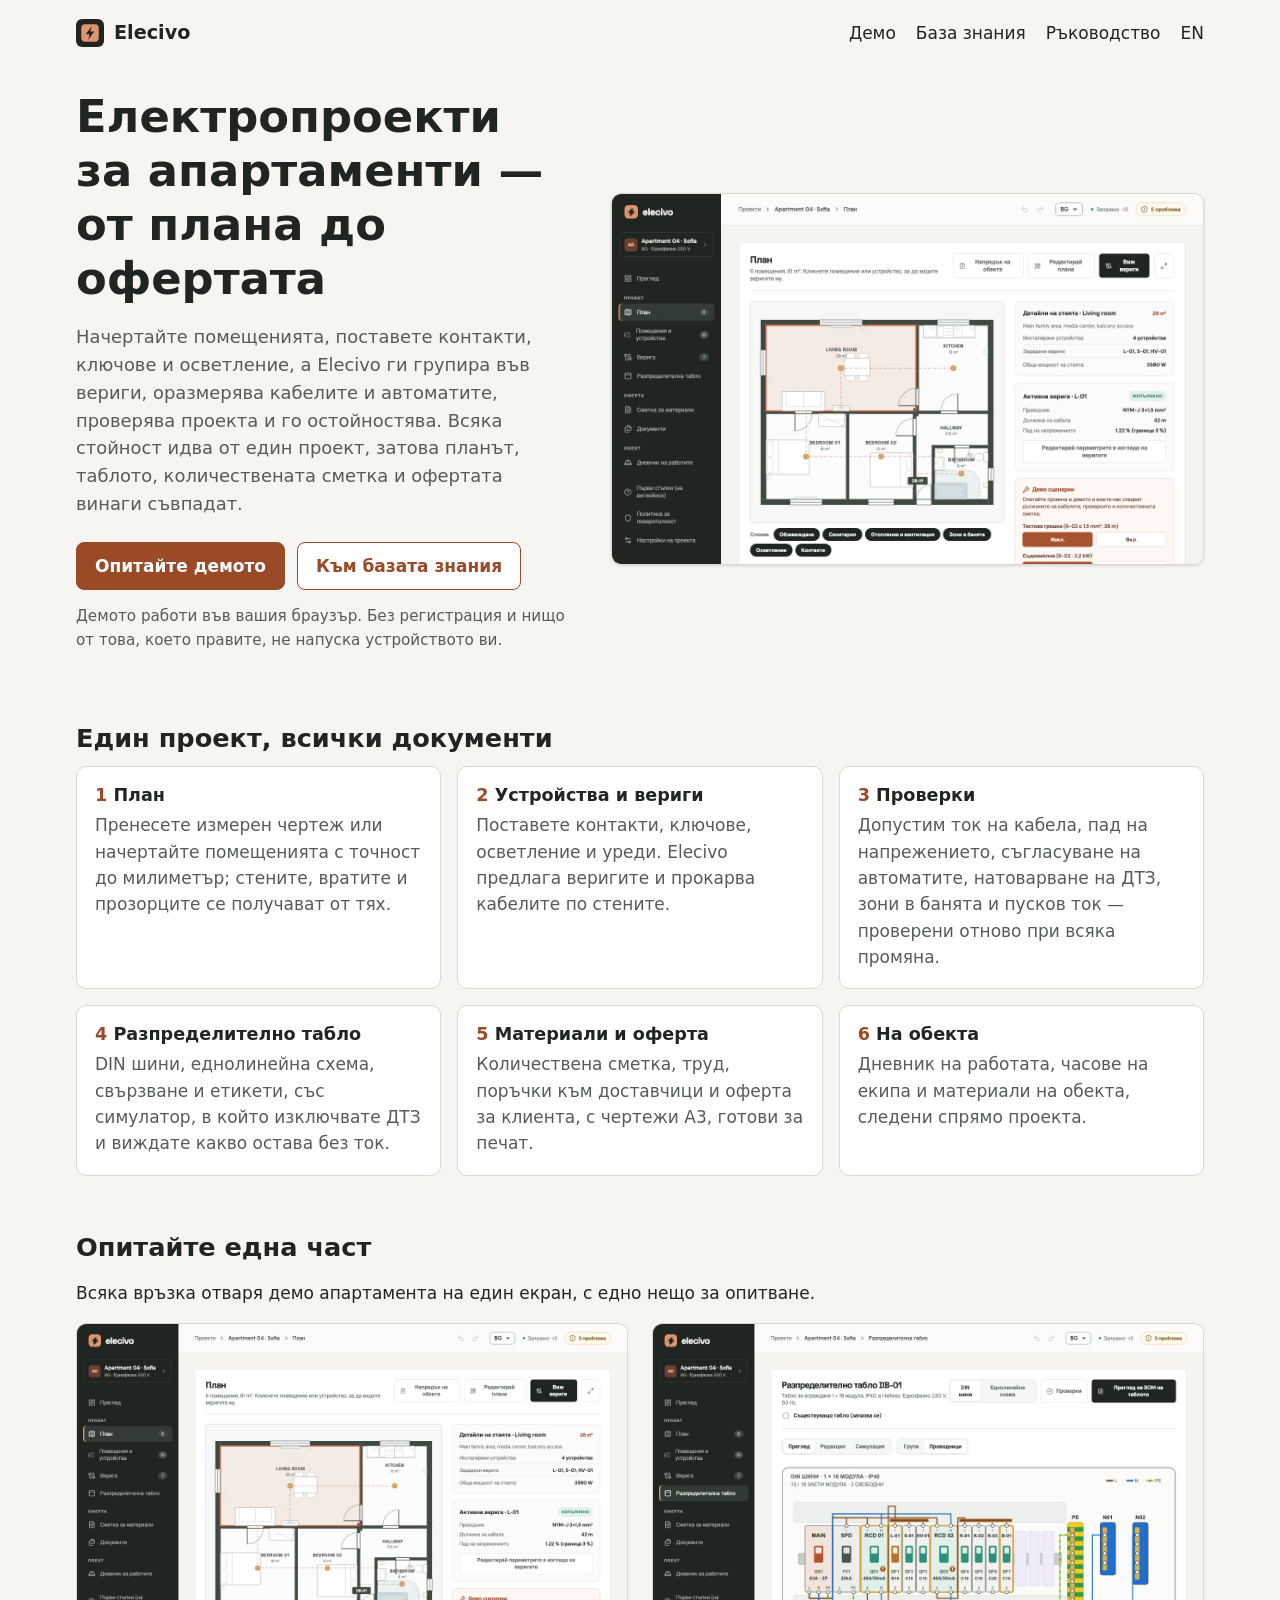
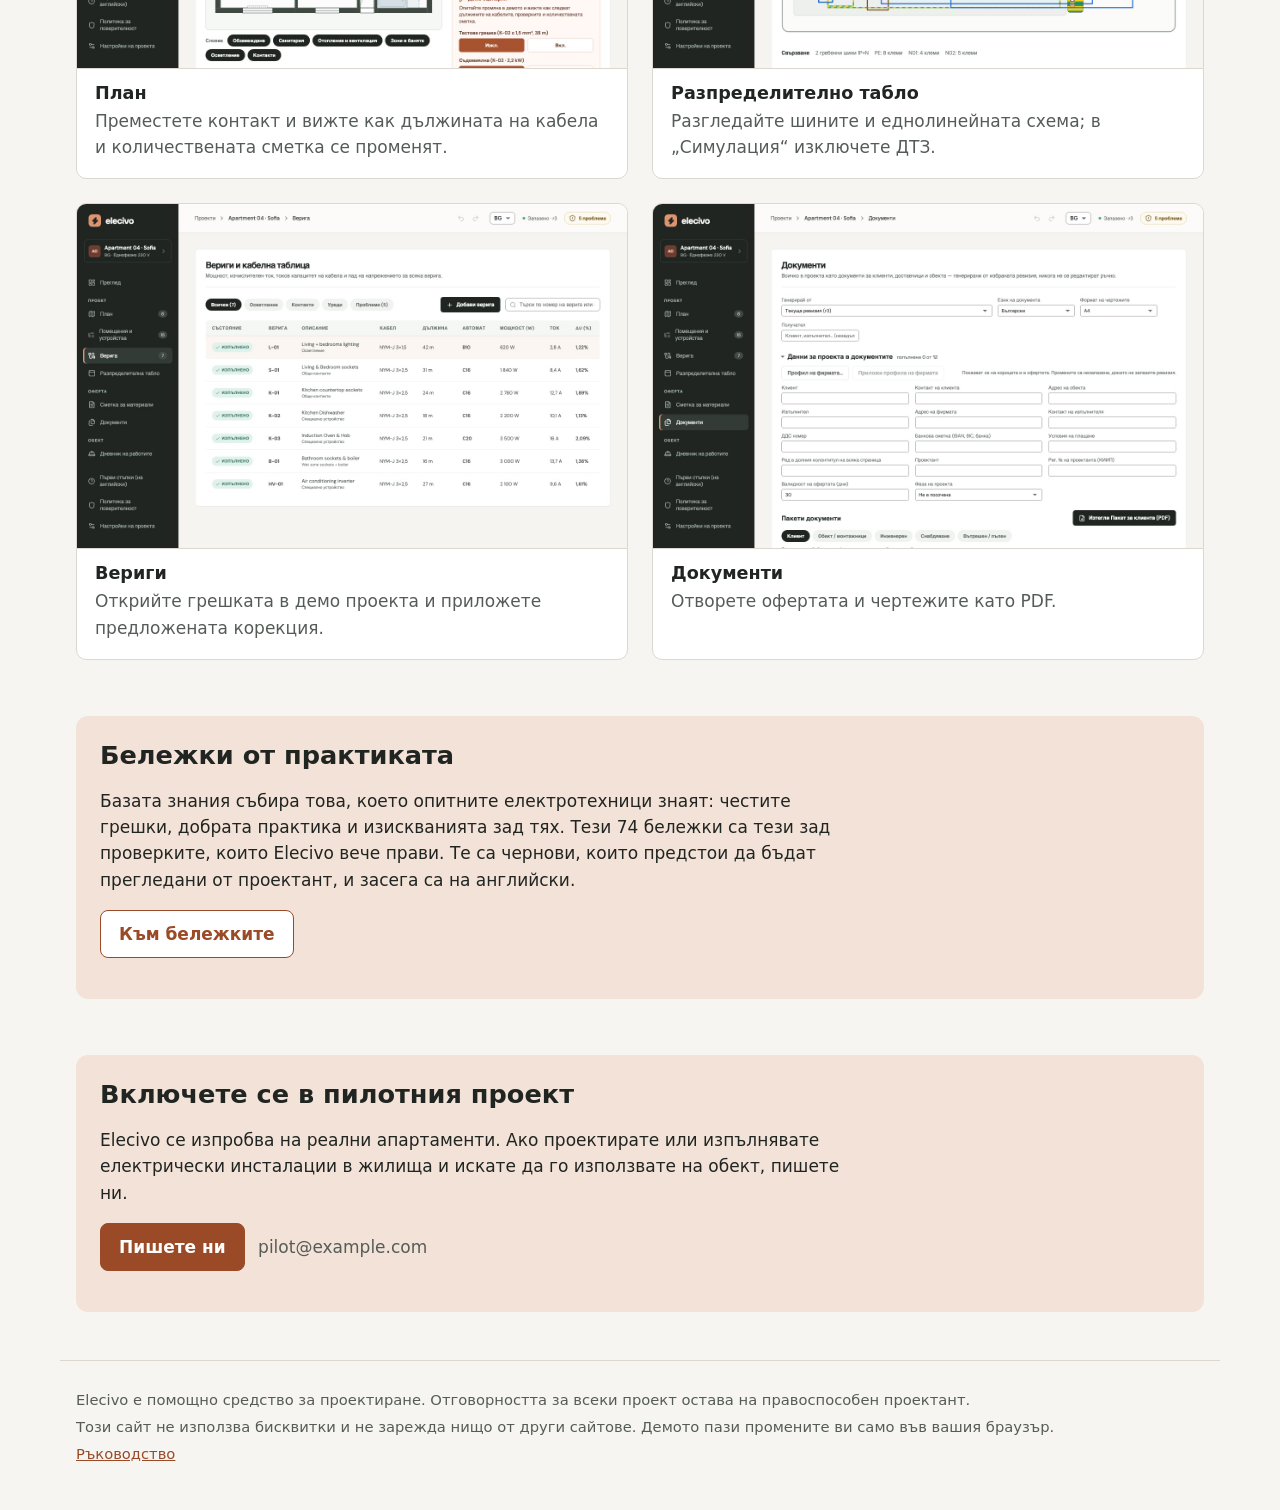
==== bg/index.html @ 6020dd46 "Publish leonid/elecivo@7b198ab" ====
<!doctype html>
<html lang="bg">
<head>
<meta charset="utf-8">
<meta name="viewport" content="width=device-width, initial-scale=1">
<meta name="color-scheme" content="light dark">
<title>Elecivo — електропроекти за апартаменти</title>
<meta name="description" content="Начертайте помещенията, поставете устройствата и получете вериги, сечения на кабелите, проверки, разпределително табло, количествена сметка и оферта от един проект.">
<link rel="icon" href="../icon.svg" type="image/svg+xml">
<link rel="stylesheet" href="../site.css">
</head>
<body>
<header class="site-header">
  <a class="brand" href="../bg/"><img src="../icon.svg" alt="" width="28" height="28">Elecivo</a>
  <nav aria-label="Site">
    <a href="../demo/">Демо</a>
    <a href="../knowledge/">База знания</a>
    <a href="../guide/getting-started.html">Ръководство</a>
    <a href="../" hreflang="en" lang="en" title="In English">EN</a>
  </nav>
</header>
<main>
  <section class="hero">
    <div class="hero-text">
      <h1>Електропроекти за апартаменти — от плана до офертата</h1>
      <p class="lead">Начертайте помещенията, поставете контакти, ключове и осветление, а Elecivo ги групира във вериги, оразмерява кабелите и автоматите, проверява проекта и го остойностява. Всяка стойност идва от един проект, затова планът, таблото, количествената сметка и офертата винаги съвпадат.</p>
      <p class="actions">
        <a class="button primary" href="../demo/p/demo-sofia">Опитайте демото</a>
        <a class="button" href="../knowledge/">Към базата знания</a>
      </p>
      <p class="note">Демото работи във вашия браузър. Без регистрация и нищо от това, което правите, не напуска устройството ви.</p>
    </div>
    <img class="hero-shot" src="../screenshots/plan-bg.jpg" alt="Планът на демо апартамента с устройствата и трасетата на кабелите" width="1280" height="800">
  </section>
  <section aria-labelledby="steps">
    <h2 id="steps">Един проект, всички документи</h2>
    <ol class="steps">
    <li><h3>План</h3><p>Пренесете измерен чертеж или начертайте помещенията с точност до милиметър; стените, вратите и прозорците се получават от тях.</p></li>
    <li><h3>Устройства и вериги</h3><p>Поставете контакти, ключове, осветление и уреди. Elecivo предлага веригите и прокарва кабелите по стените.</p></li>
    <li><h3>Проверки</h3><p>Допустим ток на кабела, пад на напрежението, съгласуване на автоматите, натоварване на ДТЗ, зони в банята и пусков ток — проверени отново при всяка промяна.</p></li>
    <li><h3>Разпределително табло</h3><p>DIN шини, еднолинейна схема, свързване и етикети, със симулатор, в който изключвате ДТЗ и виждате какво остава без ток.</p></li>
    <li><h3>Материали и оферта</h3><p>Количествена сметка, труд, поръчки към доставчици и оферта за клиента, с чертежи А3, готови за печат.</p></li>
    <li><h3>На обекта</h3><p>Дневник на работата, часове на екипа и материали на обекта, следени спрямо проекта.</p></li>
    </ol>
  </section>
  <section aria-labelledby="try">
    <h2 id="try">Опитайте една част</h2>
    <p>Всяка връзка отваря демо апартамента на един екран, с едно нещо за опитване.</p>
    <ul class="try">
  <li class="try-card">
    <a href="../demo/p/demo-sofia/plan">
      <img src="../screenshots/plan-bg.jpg" alt="Планът на демо апартамента с устройствата и трасетата на кабелите" width="1280" height="800" loading="lazy">
      <h3>План</h3>
    </a>
    <p>Преместете контакт и вижте как дължината на кабела и количествената сметка се променят.</p>
  </li>
  <li class="try-card">
    <a href="../demo/p/demo-sofia/board">
      <img src="../screenshots/board-bg.jpg" alt="Разпределителното табло с апаратите по DIN шините" width="1280" height="800" loading="lazy">
      <h3>Разпределително табло</h3>
    </a>
    <p>Разгледайте шините и еднолинейната схема; в „Симулация“ изключете ДТЗ.</p>
  </li>
  <li class="try-card">
    <a href="../demo/p/demo-sofia/circuits">
      <img src="../screenshots/circuits-bg.jpg" alt="Списъкът на веригите със сечения, пад на напрежението и резултати от проверките" width="1280" height="800" loading="lazy">
      <h3>Вериги</h3>
    </a>
    <p>Открийте грешката в демо проекта и приложете предложената корекция.</p>
  </li>
  <li class="try-card">
    <a href="../demo/p/demo-sofia/documents">
      <img src="../screenshots/documents-bg.jpg" alt="Списъкът на документите с офертата и чертежите" width="1280" height="800" loading="lazy">
      <h3>Документи</h3>
    </a>
    <p>Отворете офертата и чертежите като PDF.</p>
  </li>
    </ul>
  </section>
  <section class="band" aria-labelledby="knowledge">
    <h2 id="knowledge">Бележки от практиката</h2>
    <p>Базата знания събира това, което опитните електротехници знаят: честите грешки, добрата практика и изискванията зад тях. Тези 74 бележки са тези зад проверките, които Elecivo вече прави. Те са чернови, които предстои да бъдат прегледани от проектант, и засега са на английски.</p>
    <p><a class="button" href="../knowledge/">Към бележките</a></p>
  </section>
  <section class="band" aria-labelledby="pilot">
    <h2 id="pilot">Включете се в пилотния проект</h2>
    <p>Elecivo се изпробва на реални апартаменти. Ако проектирате или изпълнявате електрически инсталации в жилища и искате да го използвате на обект, пишете ни.</p>
    <p><a class="button primary" href="mailto:pilot@example.com">Пишете ни</a> <span class="mail">pilot@example.com</span></p>
  </section>
</main>
<footer class="site-footer">
  <p>Elecivo е помощно средство за проектиране. Отговорността за всеки проект остава на правоспособен проектант.</p>
  <p>Този сайт не използва бисквитки и не зарежда нищо от други сайтове. Демото пази промените ви само във вашия браузър.</p>
  <p><a href="../guide/getting-started.html">Ръководство</a></p>
</footer>
</body>
</html>
---- site.css ----
/* The public site. Colours are tokens, redefined for dark mode; nothing loads from another host. */
:root {
  --surface: #f7f5f1;
  --panel: #ffffff;
  --ink: #202522;
  --muted: #555c58;
  --line: #ddd8cf;
  --accent: #9a4a26;
  --accent-soft: #f3e2d7;
  --on-accent: #ffffff;
  --warn-bg: #fff4d6;
  --warn-ink: #5c4300;
  --shadow: 0 1px 3px #0000001f;
}

@media (prefers-color-scheme: dark) {
  :root {
    --surface: #181b19;
    --panel: #222624;
    --ink: #ecebe7;
    --muted: #b3b6b0;
    --line: #3a3f3c;
    --accent: #e8a27e;
    --accent-soft: #3a2a21;
    --on-accent: #1a1a1a;
    --warn-bg: #3a3112;
    --warn-ink: #f4dd9c;
    --shadow: 0 1px 3px #00000080;
  }
}

* { box-sizing: border-box; }

body {
  margin: 0;
  background: var(--surface);
  color: var(--ink);
  font: 17px/1.55 system-ui, -apple-system, 'Segoe UI', Roboto, sans-serif;
}

a { color: var(--accent); }
img { max-width: 100%; height: auto; display: block; }
h1, h2, h3 { line-height: 1.2; }
h1 { font-size: clamp(1.9rem, 4vw, 2.8rem); margin: 0 0 16px; }
h2 { font-size: 1.6rem; margin: 0 0 12px; }
h3 { font-size: 1.1rem; margin: 0 0 6px; }

.site-header {
  display: flex;
  flex-wrap: wrap;
  gap: 8px 24px;
  align-items: center;
  justify-content: space-between;
  max-width: 1160px;
  margin: 0 auto;
  padding: 16px;
}
.brand { display: flex; gap: 10px; align-items: center; font-weight: 700; font-size: 1.2rem; color: var(--ink); text-decoration: none; }
.site-header nav { display: flex; flex-wrap: wrap; gap: 4px 20px; }
.site-header nav a { color: var(--ink); text-decoration: none; padding: 4px 0; }
.site-header nav a:hover, .site-header nav a[aria-current] { color: var(--accent); text-decoration: underline; }

main { max-width: 1160px; margin: 0 auto; padding: 0 16px 48px; }
main > section { margin-top: 56px; }

.hero { display: grid; grid-template-columns: minmax(0, 5fr) minmax(0, 6fr); gap: 40px; align-items: center; margin-top: 24px; }
.hero-shot { border-radius: 10px; box-shadow: var(--shadow); border: 1px solid var(--line); }
.lead { font-size: 1.12rem; color: var(--muted); }
.note { color: var(--muted); font-size: 0.95rem; }
.actions { display: flex; flex-wrap: wrap; gap: 12px; margin: 24px 0 8px; }

.button {
  display: inline-block;
  padding: 10px 18px;
  border-radius: 8px;
  border: 1px solid var(--accent);
  color: var(--accent);
  background: var(--panel);
  font-weight: 600;
  text-decoration: none;
}
.button.primary { background: var(--accent); color: var(--on-accent); }
.button:hover { filter: brightness(0.92); }
.button:focus-visible, a:focus-visible, input:focus-visible, select:focus-visible { outline: 3px solid var(--accent); outline-offset: 2px; }

.steps { list-style: none; padding: 0; margin: 0; display: grid; grid-template-columns: repeat(3, minmax(0, 1fr)); gap: 16px; counter-reset: step; }
.steps li { background: var(--panel); border: 1px solid var(--line); border-radius: 10px; padding: 18px; counter-increment: step; }
.steps h3::before { content: counter(step) '  '; color: var(--accent); }
.steps p { margin: 0; color: var(--muted); }

.try { list-style: none; padding: 0; margin: 16px 0 0; display: grid; grid-template-columns: repeat(2, minmax(0, 1fr)); gap: 24px; }
.try-card { background: var(--panel); border: 1px solid var(--line); border-radius: 10px; overflow: hidden; }
.try-card a { color: var(--ink); text-decoration: none; }
.try-card a:hover h3 { color: var(--accent); text-decoration: underline; }
.try-card img { border-bottom: 1px solid var(--line); }
.try-card h3 { margin: 14px 18px 4px; }
.try-card p { margin: 0 18px 18px; color: var(--muted); }

.band { background: var(--accent-soft); border-radius: 12px; padding: 24px; }
.band p { max-width: 70ch; }
.mail { color: var(--muted); margin-left: 8px; }

.site-footer { max-width: 1160px; margin: 0 auto; padding: 24px 16px 40px; border-top: 1px solid var(--line); color: var(--muted); font-size: 0.92rem; }
.site-footer p { margin: 4px 0; }

/* knowledge base */
.warning { background: var(--warn-bg); color: var(--warn-ink); border-radius: 8px; padding: 12px 16px; }
.filters { display: flex; flex-wrap: wrap; gap: 12px 20px; align-items: end; margin: 24px 0; }
.filters label { display: flex; flex-direction: column; gap: 4px; font-size: 0.9rem; color: var(--muted); }
.filters input, .filters select { font: inherit; color: var(--ink); background: var(--panel); border: 1px solid var(--line); border-radius: 6px; padding: 6px 10px; min-width: 0; }
.filters output { color: var(--muted); padding-bottom: 8px; }
.cards { display: grid; gap: 12px; }
.card { background: var(--panel); border: 1px solid var(--line); border-radius: 10px; padding: 16px 18px; }
.card p { margin: 6px 0; overflow-wrap: anywhere; }
.card[hidden] { display: none; }
.tags { display: flex; flex-wrap: wrap; gap: 6px; align-items: center; }
.badge { font-size: 0.8rem; border: 1px solid var(--line); border-radius: 999px; padding: 1px 10px; color: var(--muted); }
.badge.draft { border-color: var(--warn-ink); color: var(--warn-ink); background: var(--warn-bg); }
.id { margin-left: auto; font-size: 0.85rem; color: var(--muted); }
.ref { font-size: 0.9rem; color: var(--muted); }
.unverified { font-style: italic; }

@media (max-width: 820px) {
  .hero { grid-template-columns: minmax(0, 1fr); }
  .steps { grid-template-columns: minmax(0, 1fr); }
  .try { grid-template-columns: minmax(0, 1fr); }
}
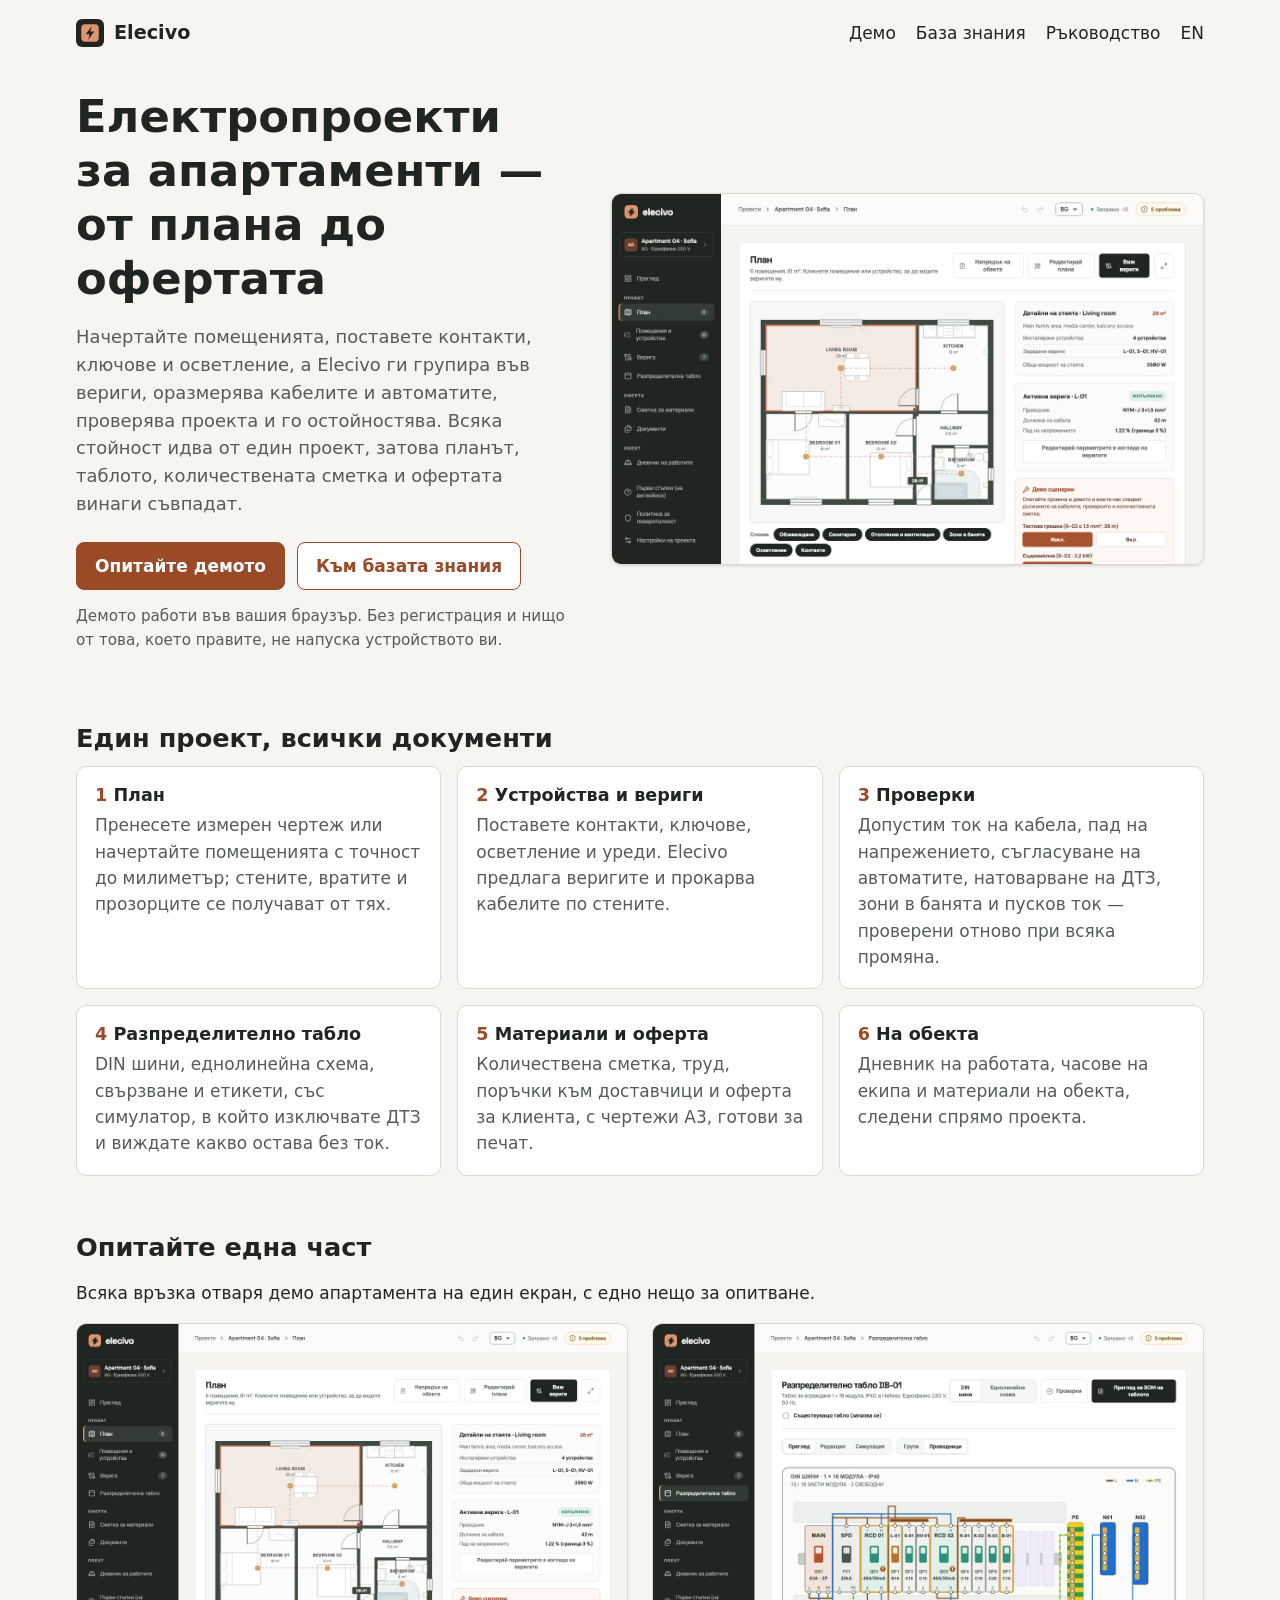
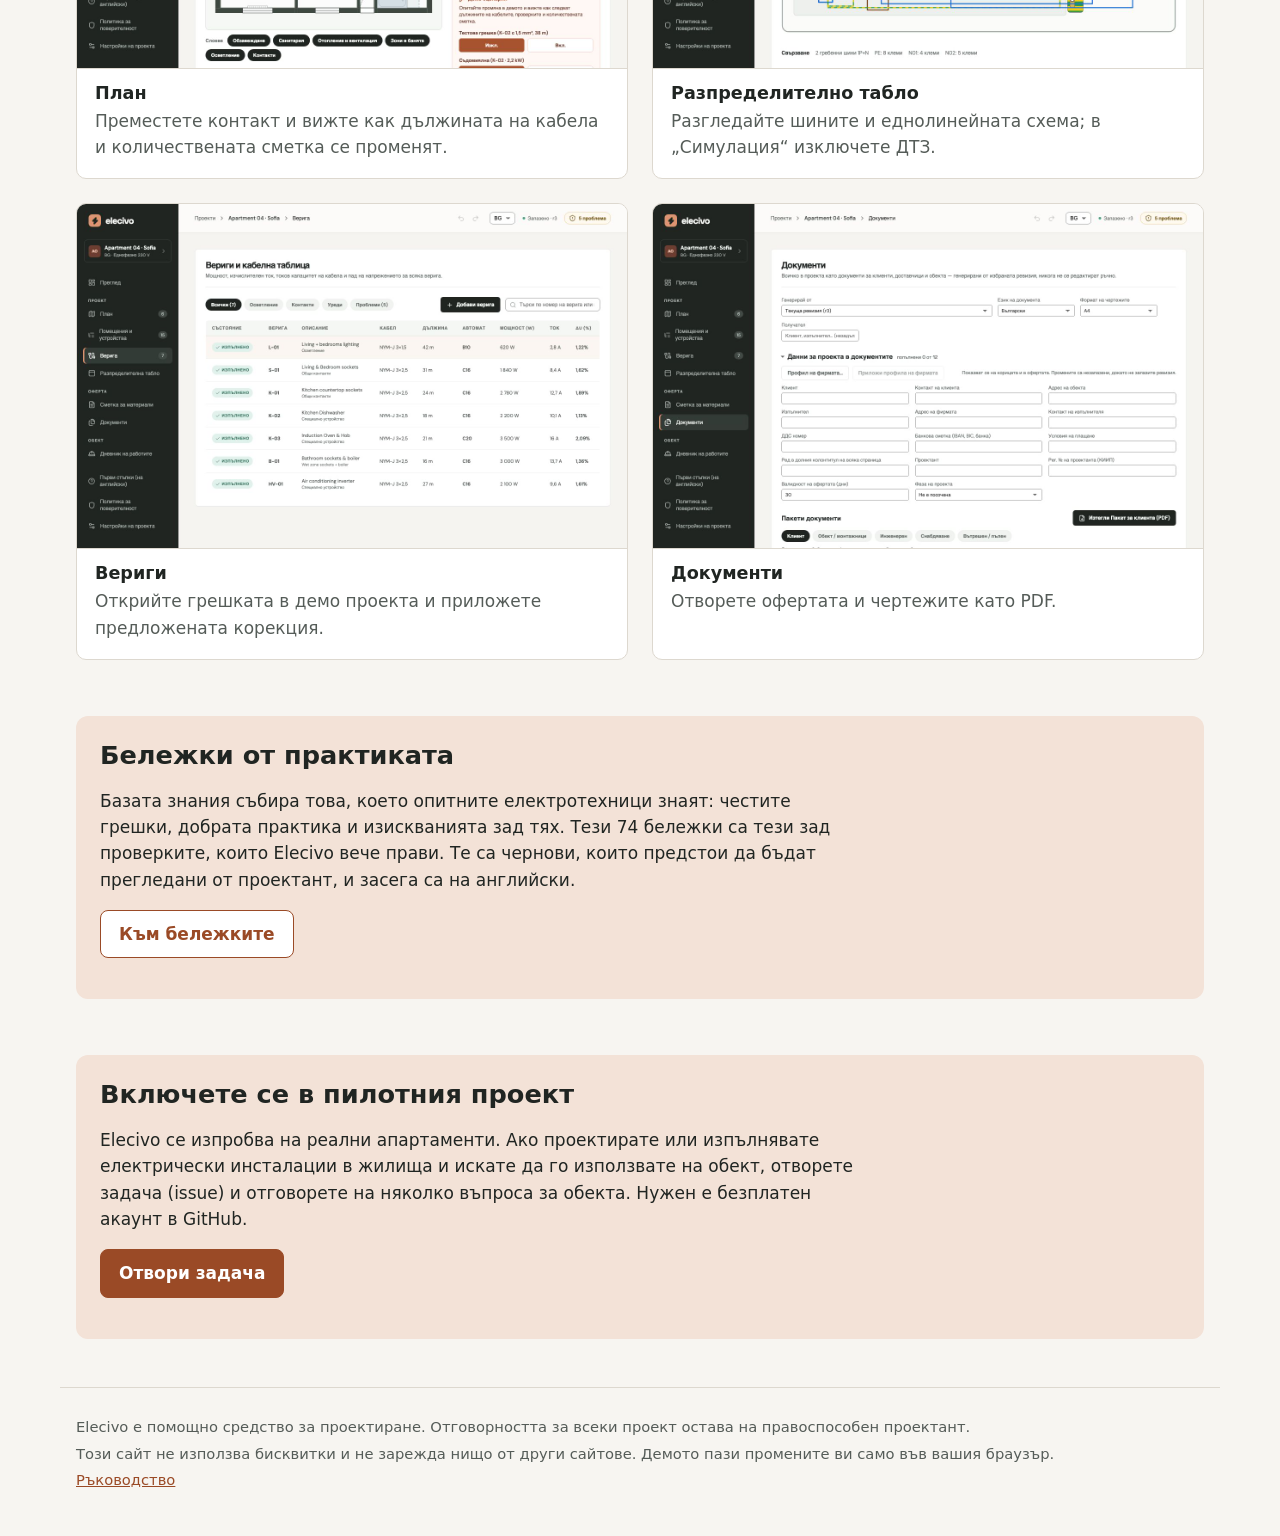
==== commit cca10be6: "Publish leonid/elecivo@84cce91" ====
--- a/bg/index.html
+++ b/bg/index.html
@@ -84,8 +84,8 @@
   </section>
   <section class="band" aria-labelledby="pilot">
     <h2 id="pilot">Включете се в пилотния проект</h2>
-    <p>Elecivo се изпробва на реални апартаменти. Ако проектирате или изпълнявате електрически инсталации в жилища и искате да го използвате на обект, пишете ни.</p>
-    <p><a class="button primary" href="mailto:pilot@example.com">Пишете ни</a> <span class="mail">pilot@example.com</span></p>
+    <p>Elecivo се изпробва на реални апартаменти. Ако проектирате или изпълнявате електрически инсталации в жилища и искате да го използвате на обект, отворете задача (issue) и отговорете на няколко въпроса за обекта. Нужен е безплатен акаунт в GitHub.</p>
+    <p><a class="button primary" href="https://github.com/leonid/elecivo-site/issues/new?template=pilot.yml" rel="noopener">Отвори задача</a></p>
   </section>
 </main>
 <footer class="site-footer">
--- a/site.css
+++ b/site.css
@@ -98,7 +98,6 @@
 
 .band { background: var(--accent-soft); border-radius: 12px; padding: 24px; }
 .band p { max-width: 70ch; }
-.mail { color: var(--muted); margin-left: 8px; }
 
 .site-footer { max-width: 1160px; margin: 0 auto; padding: 24px 16px 40px; border-top: 1px solid var(--line); color: var(--muted); font-size: 0.92rem; }
 .site-footer p { margin: 4px 0; }
@@ -117,6 +116,7 @@
 .badge { font-size: 0.8rem; border: 1px solid var(--line); border-radius: 999px; padding: 1px 10px; color: var(--muted); }
 .badge.draft { border-color: var(--warn-ink); color: var(--warn-ink); background: var(--warn-bg); }
 .id { margin-left: auto; font-size: 0.85rem; color: var(--muted); }
+.card-art { width: 100%; max-width: 640px; border-radius: 8px; margin: 10px 0; }
 .ref { font-size: 0.9rem; color: var(--muted); }
 .unverified { font-style: italic; }
 
